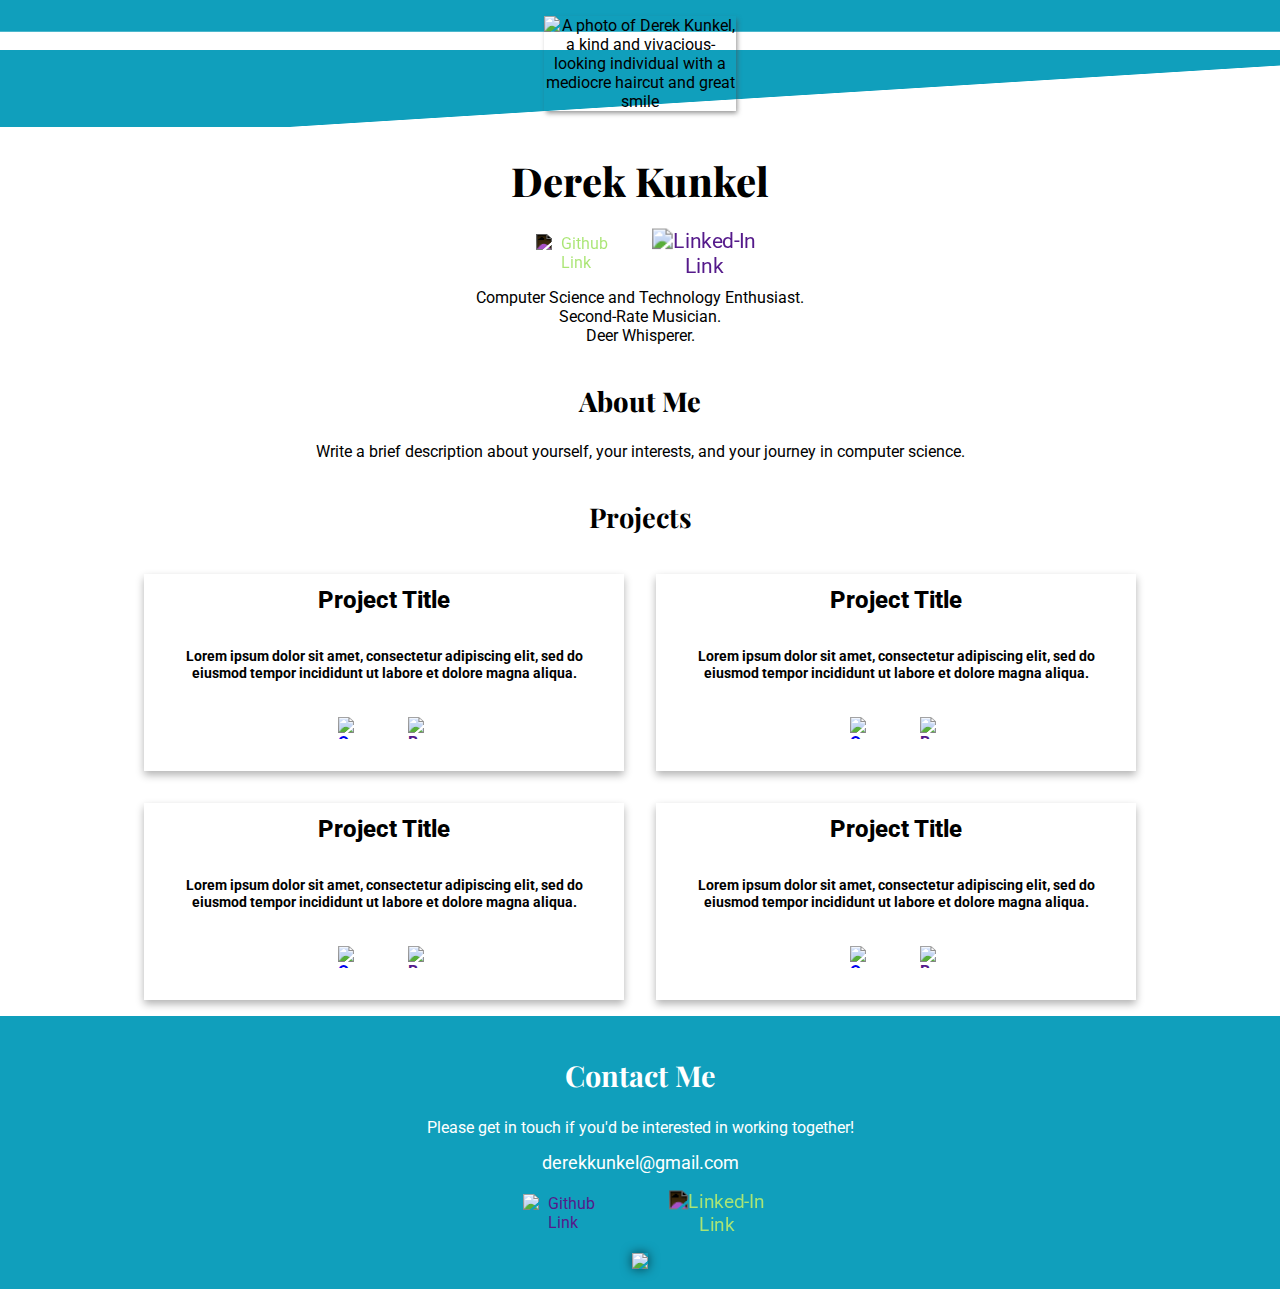
==== index.html @ e50cd9d0 "added responsive buttons for contact links and project cards, and fixed header graphic" ====
<!DOCTYPE html>
<html lang="en">

<head>
    <meta charset="UTF-8">
    <meta name="viewport" content="width=device-width, initial-scale=1.0">
    <title>Welcome to Derek Kunkel's Portfolio!</title>
    <link rel="stylesheet" href="styles.css">
</head>

<body>
    <header>
        <div class="header-container">
            <div class="headshot-background">
                <img id="head-shot-top" src="img/headshots/headshot.jpg" alt="A photo of Derek Kunkel, a kind and vivacious-looking individual with a mediocre haircut and great smile">
            </div>
            <h1>Derek Kunkel</h1>
            <div class="header-links">
                <a href=""><img id="header-github-icon" class="header-link-icons" src="img/icons/github-mark-white.svg" alt="Github Link"></a>
                <a href=""><img id="header-linked-in-icon" class="header-link-icons" src="img/icons/linkedin.svg" alt="Linked-In Link"></a>
            </div>
            <p>Computer Science and Technology Enthusiast.<br>
                Second-Rate Musician.<br>
                Deer Whisperer.
            </p>
        </div>
    </header>

    <section id="about-me">
        <div class="about-me-container">
            <h2>About Me</h2>
            <p>
                Write a brief description about yourself, your interests, and your journey in computer science.
            </p>
        </div>
    </section>

    <section class="projects">
        <h2 class="project-container-title">Projects</h2>
        <div class="project-card-container">
            <div class="project-card">
            <a href="project1.html">
                <div class="project-title">Project Title</div>
            </a>
                <p class="project-description">Lorem ipsum dolor sit amet, consectetur adipiscing elit, sed do eiusmod tempor incididunt ut labore et dolore magna aliqua.</p>
                <div class="project-card-icons">
                    <a href="project1.html" target="_blank" rel="noopener noreferrer"><img class="project-icon" src="img/icons/open-in-new.svg" alt="Open Project"></a>
                    <a href="" target="_blank" rel="noopener noreferrer"><img class="project-icon" src="img/icons/source-branch.svg" alt="Branch Project"></a>
                </div>
            </div>
            <div class="project-card">
                <a href="project2.html">
                    <div class="project-title">Project Title</div>
                </a>
                <p class="project-description">Lorem ipsum dolor sit amet, consectetur adipiscing elit, sed do eiusmod tempor incididunt ut labore et dolore magna aliqua.</p>
                <div class="project-card-icons">
                    <a href="project2.html" target="_blank" rel="noopener noreferrer"><img class="project-icon" src="img/icons/open-in-new.svg" alt="Open Project"></a>
                    <a href="" target="_blank" rel="noopener noreferrer"><img class="project-icon" src="img/icons/source-branch.svg" alt="Branch Project"></a>
                </div>
            </div>
            <div class="project-card">
                <a href="project3.html">
                    <div class="project-title">Project Title</div>
                </a>
                <p class="project-description">Lorem ipsum dolor sit amet, consectetur adipiscing elit, sed do eiusmod tempor incididunt ut labore et dolore magna aliqua.</p>
                <div class="project-card-icons">
                    <a href="project3.html" target="_blank" rel="noopener noreferrer"><img class="project-icon" src="img/icons/open-in-new.svg" alt="Open Project"></a>
                    <a href="" target="_blank" rel="noopener noreferrer"><img class="project-icon" src="img/icons/source-branch.svg" alt="Branch Project"></a>
                </div>
            </div>
            <div class="project-card">
                <a href="project4.html">
                    <div class="project-title">Project Title</div>
                </a>
                <p class="project-description">Lorem ipsum dolor sit amet, consectetur adipiscing elit, sed do eiusmod tempor incididunt ut labore et dolore magna aliqua.</p>
                <div class="project-card-icons">
                    <a href="project4.html" target="_blank" rel="noopener noreferrer"><img class="project-icon" src="img/icons/open-in-new.svg" alt="Open Project"></a>
                    <a href="" target="_blank" rel="noopener noreferrer"><img class="project-icon" src="img/icons/source-branch.svg" alt="Branch Project"></a>
                </div>
            </div>
        </div>
    </section>

    <section id="contact-me">
        <div class="contact-container">
            <h2>Contact Me</h2>
            <p>
                Please get in touch if you'd be interested in working together!
            </p>
            <a id="email" href="mailto:derekkunkel@gmail.com">derekkunkel@gmail.com</a>
            <div class="bottom-links">
                <a href=""><img id="contact-github-icon" class="contact-link-icons" src="img/icons/github-mark-white.svg" alt="Github Link"></a>
                <a href=""><img id="contact-linked-in-icon" class="contact-link-icons" src="img/icons/linkedin.svg" alt="Linked-In Link"></a>
            </div>
            <img id="headshot2" src="img/headshots/headshot2.jpg">
        </div>
    </section>
</body>

</html>
---- styles.css ----
@import url('https://fonts.googleapis.com/css?family=Roboto');
@import url('https://fonts.googleapis.com/css?family=Playfair+Display');

* {
    list-style-type: none;
    text-decoration: none;
    font-family: 'Roboto', 'Playfair Display', sans-serif;
}

body {
    display: flex;
    flex-direction: column;
    margin: 0;
}

header {
    display: flex;
    justify-content: center;
    text-align: center;
}

.header-container {
    display: flex;
    flex: 1;
    flex-direction: column;
}

.headshot-background {
    display: flex;
    justify-content: center;
    padding: 1em;
    
    background: 
    /*a triangle shape offset by 50px from the top taking 25% of the height*/
    /*fill the remaining (75% - 50px) with solid color*/
    linear-gradient(#109fbc,#109fbc) top/100% calc(25%),
    linear-gradient(to top left,transparent 50%,#109fbc 50.4%) 0 50px/120% 75%;
    background-repeat: no-repeat;
}

#head-shot-top {
    min-width: 12em;
    max-width: 15%;
    box-shadow: 0.1em 0.2em 0.3em rgba(77, 77, 77, 0.6);
}

.header-container h1 {
    font-family: 'Playfair Display';
    font-size: 2.5em;
    font-weight: 800;
}

.header-links {
    display: flex;
    justify-content: center;
    gap: 3em;
}

.header-link-icons {
    height: 40px;
    width: 40px;
    max-height: 80px;
    max-width: 80px;
}

#header-github-icon {
    filter: invert();
}

#header-github-icon:hover {
    filter: invert(50%) sepia(94%) saturate(415%) hue-rotate(142deg) brightness(86%) contrast(97%);
}

#header-linked-in-icon {
    transform: scale(1.3);
}

#header-linked-in-icon:hover {
    filter: invert(50%) sepia(94%) saturate(415%) hue-rotate(142deg) brightness(86%) contrast(97%);
}

.header-container p {
    font-size: 1em;
}

#about-me {
    display: flex;
    justify-content: center;
    text-align: center;
}

#about-me h2 {
    font-family: 'Playfair Display';
    font-size: 1.7em;
    font-weight: 800;
}

#about-me p {
    padding: 0 3em;
}

.projects {
    display: flex;
    flex-direction: column;
    text-align: center;
}

.project-container-title {
    font-size: 1.7em;
    font-family: 'Playfair Display';
    font-weight: bold;
}

.project-card-container {
    display: flex;
    flex-direction: column;
    padding: 1em;
    gap: 1em;
}

.project-card {
    display: flex;
    flex-direction: column;
    padding: 0em 2em;

    font-weight: bold;

    border: none;
    box-shadow: 0 4px 8px rgba(0, 0, 0, 0.3);
}

.project-title {
    font-size: 1.5em;
    font-weight: 800;
    text-decoration: none;
    color: black;
    padding-top: 0.5em;
}

.project-title:hover {
    color: #109fbc;
}


.project-description {
    font-size: 0.9em;
    padding: 20px 0;
}

.project-card-icons {
    /* display: flex;
    justify-content: center; */
    display: none;
    padding-bottom: 2em;
    gap: 3em;
}

.project-card-icons img{
    height: 1.4em;
    width: 1.4em;
}

.project-card-icons img:hover {
    transform: scale(1.2);
    transition-duration: 0.06s;
    filter: invert(50%) sepia(94%) saturate(415%) hue-rotate(142deg) brightness(86%) contrast(97%);
}


#contact-me {
    display: flex;
    flex-direction: column;
    justify-content: center;
    text-align: center;
    padding: 1em;

    color: white;
    background-color: #109fbc;
    display: flex;
    flex: 1;
}

.contact-container h2 {
    font-family: 'Playfair Display';
    font-size: 1.8em;
}

.contact-container p {
    font-size: 1em;
}

#email {
    color: white;
    font-size: 1.1em;
}

#email:hover {
    color: black;
    font-weight: bold;
}

.bottom-links {
    display: flex;
    justify-content: center;
    gap: 2em;
}

.contact-link-icons {
    height: 40px;
    width: 40px;
    max-height: 80px;
    max-width: 80px;
    padding: 1.3em;
}

#contact-github-icon:hover {
    transition-duration: 0.06s;
    filter: invert();
}

#contact-linked-in-icon {
    transform: scale(1.20);
    transition-duration: 0.06s;
    filter: invert();
}

#contact-linked-in-icon:hover {
    transition-duration: 0.06s;
    filter: none;
}

#headshot2 {
    max-width: 12em;
    box-shadow: 0.1em 0.2em 0.3em rgba(77, 77, 77, 0.6);
}


@media screen and (min-width: 600px) {
    
    #projects {
        justify-items: center;
    }

    .project-card-icons {
        display: none;
    }

    .project-card-icons img {
        display: flex;
        justify-content: center;
    }

    #about-me {
        grid-template-columns: 1fr;
        justify-items: center;
    }

    #headshot2 {
        max-width: 15em;
        box-shadow: 0em 0em 0.65em rgba(0, 0, 0, 0.6);
    }
}


@media screen and (min-width: 800px) {

    #projects {
        display: grid;
        grid-template-columns: repeat(2, 1fr);
        grid-template-rows: repeat(2, 1fr);
        justify-items: center;
    }

    .project-card-icons {
        display: none;
    }

    .project-card-icons img {
        display: none;
    }

    #about-me {
        grid-template-columns: 1fr;
        justify-items: center;
    }
}

@media screen and (min-width: 1024px) {

    #header-github-icon:hover {
        transform: scale(1.15);
        transition-duration: 0.06s;
    }
    
    #header-linked-in-icon:hover {
        transform: scale(1.45);
        transition-duration: 0.06s;
    }


    #projects {
        grid-template-columns: repeat(2, 1fr);
        justify-items: center;
    }

    .project-card-container {
        display: grid;
        margin: 0 10%;
        grid-template-columns: repeat(2, 1fr);
        grid-template-rows: 1fr 1fr;
        gap: 2rem;
    }

    .project-card-icons {
        display: flex;
        justify-content: center;
    }

    .project-card-icons img {
        display: flex;
    }

    #about-me {
        display: flex;
        flex-direction: column;
        justify-items: center;
    }
}
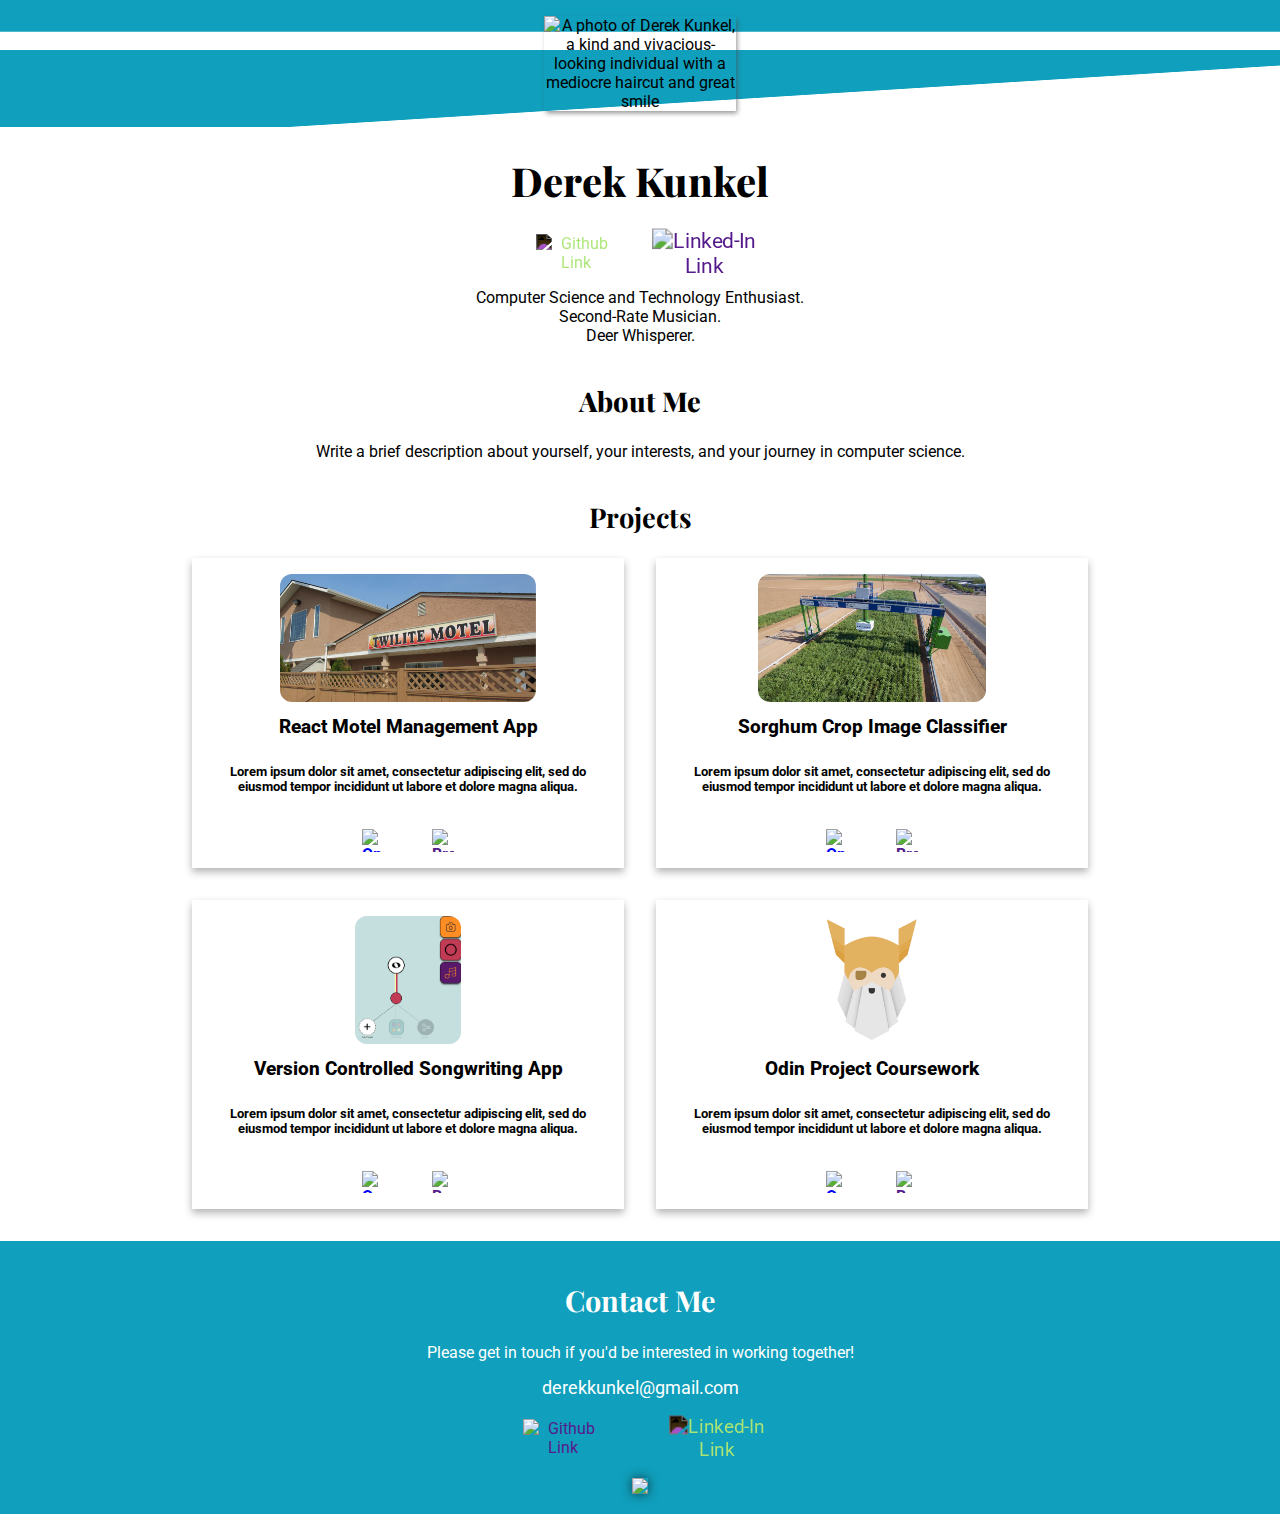
==== commit 2e94aea9: "added screenshots and titles to project cards" ====
--- a/index.html
+++ b/index.html
@@ -39,9 +39,10 @@
         <h2 class="project-container-title">Projects</h2>
         <div class="project-card-container">
             <div class="project-card">
-            <a href="project1.html">
-                <div class="project-title">Project Title</div>
-            </a>
+                <a id="react-motel-screenshot-container" href="project1.html">
+                    <img class="project-screenshot" src="img//project-screenshots/TwiliteMotel.jpg" alt="React Motel Management App">
+                    <div class="project-title">React Motel Management App</div>
+                </a>
                 <p class="project-description">Lorem ipsum dolor sit amet, consectetur adipiscing elit, sed do eiusmod tempor incididunt ut labore et dolore magna aliqua.</p>
                 <div class="project-card-icons">
                     <a href="project1.html" target="_blank" rel="noopener noreferrer"><img class="project-icon" src="img/icons/open-in-new.svg" alt="Open Project"></a>
@@ -49,8 +50,9 @@
                 </div>
             </div>
             <div class="project-card">
-                <a href="project2.html">
-                    <div class="project-title">Project Title</div>
+                <a id="deep-learning-screenshot-container" href="project2.html">
+                    <img class="project-screenshot" src="img//project-screenshots/TERRA-REF-Scanner.jpg" alt="Branch Project">
+                    <div class="project-title">Sorghum Crop Image Classifier</div>
                 </a>
                 <p class="project-description">Lorem ipsum dolor sit amet, consectetur adipiscing elit, sed do eiusmod tempor incididunt ut labore et dolore magna aliqua.</p>
                 <div class="project-card-icons">
@@ -59,8 +61,9 @@
                 </div>
             </div>
             <div class="project-card">
-                <a href="project3.html">
-                    <div class="project-title">Project Title</div>
+                <a id="songwriting-app-screenshot-container" href="project3.html">
+                    <img class="project-screenshot" src="img//project-screenshots/whole_node_3.png" alt="Branch Project">
+                    <div class="project-title">Version Controlled Songwriting App</div>
                 </a>
                 <p class="project-description">Lorem ipsum dolor sit amet, consectetur adipiscing elit, sed do eiusmod tempor incididunt ut labore et dolore magna aliqua.</p>
                 <div class="project-card-icons">
@@ -69,8 +72,9 @@
                 </div>
             </div>
             <div class="project-card">
-                <a href="project4.html">
-                    <div class="project-title">Project Title</div>
+                <a id="odin-project-screenshot-container" href="project4.html">
+                    <img class="project-screenshot" src="img//project-screenshots/the_odin_project_2.png" alt="Branch Project">
+                    <div class="project-title">Odin Project Coursework</div>
                 </a>
                 <p class="project-description">Lorem ipsum dolor sit amet, consectetur adipiscing elit, sed do eiusmod tempor incididunt ut labore et dolore magna aliqua.</p>
                 <div class="project-card-icons">
--- a/styles.css
+++ b/styles.css
@@ -31,8 +31,6 @@
     padding: 1em;
     
     background: 
-    /*a triangle shape offset by 50px from the top taking 25% of the height*/
-    /*fill the remaining (75% - 50px) with solid color*/
     linear-gradient(#109fbc,#109fbc) top/100% calc(25%),
     linear-gradient(to top left,transparent 50%,#109fbc 50.4%) 0 50px/120% 75%;
     background-repeat: no-repeat;
@@ -67,16 +65,12 @@
     filter: invert();
 }
 
-#header-github-icon:hover {
+#header-github-icon:hover, #header-linked-in-icon:hover {
     filter: invert(50%) sepia(94%) saturate(415%) hue-rotate(142deg) brightness(86%) contrast(97%);
 }
 
 #header-linked-in-icon {
     transform: scale(1.3);
-}
-
-#header-linked-in-icon:hover {
-    filter: invert(50%) sepia(94%) saturate(415%) hue-rotate(142deg) brightness(86%) contrast(97%);
 }
 
 .header-container p {
@@ -114,14 +108,15 @@
 .project-card-container {
     display: flex;
     flex-direction: column;
-    padding: 1em;
-    gap: 1em;
+    justify-content: center;
+    padding: 0em 4em 2em;
+    gap: 2em;
 }
 
 .project-card {
     display: flex;
     flex-direction: column;
-    padding: 0em 2em;
+    padding: 0em 2em 0em;
 
     font-weight: bold;
 
@@ -129,29 +124,51 @@
     box-shadow: 0 4px 8px rgba(0, 0, 0, 0.3);
 }
 
+.project-card a {
+    padding: 1em 0em 0em;
+}
+
+.project-screenshot {
+    width: 75%;
+    height: auto;
+    border-radius: 8px;
+}
+
 .project-title {
-    font-size: 1.5em;
+    font-size: 1.2rem;
     font-weight: 800;
     text-decoration: none;
     color: black;
     padding-top: 0.5em;
 }
 
-.project-title:hover {
-    color: #109fbc;
-}
-
+
+#react-motel-screenshot-container {
+    
+}
+
+#deep-learning-screenshot-container {
+
+}
+
+#songwriting-app-screenshot-container {
+
+}
+
+#odin-project-screenshot-container {
+    
+}
 
 .project-description {
-    font-size: 0.9em;
-    padding: 20px 0;
+    font-size: 0.8em;
+    padding: 1em 0em 0.5em;
 }
 
 .project-card-icons {
     /* display: flex;
     justify-content: center; */
     display: none;
-    padding-bottom: 2em;
+    padding-bottom: 1em;
     gap: 3em;
 }
 
@@ -225,8 +242,9 @@
 }
 
 #contact-linked-in-icon:hover {
+    transform: scale(1.4);
+    filter: none;
     transition-duration: 0.06s;
-    filter: none;
 }
 
 #headshot2 {
@@ -239,6 +257,12 @@
     
     #projects {
         justify-items: center;
+    }
+
+    .project-screenshot {
+        width: auto;
+        height: 8rem;
+        border-radius: 12px;
     }
 
     .project-card-icons {
@@ -285,6 +309,7 @@
     }
 }
 
+
 @media screen and (min-width: 1024px) {
 
     #header-github-icon:hover {
@@ -296,7 +321,6 @@
         transform: scale(1.45);
         transition-duration: 0.06s;
     }
-
 
     #projects {
         grid-template-columns: repeat(2, 1fr);
@@ -325,4 +349,15 @@
         flex-direction: column;
         justify-items: center;
     }
+
+    #contact-github-icon:hover {
+        transform: scale(1.20);
+        transition-duration: 0.06s;
+    }
+    
+    #contact-linked-in-icon:hover {
+        transform: scale(1.40);
+        transition-duration: 0.06s;
+    }
+
 }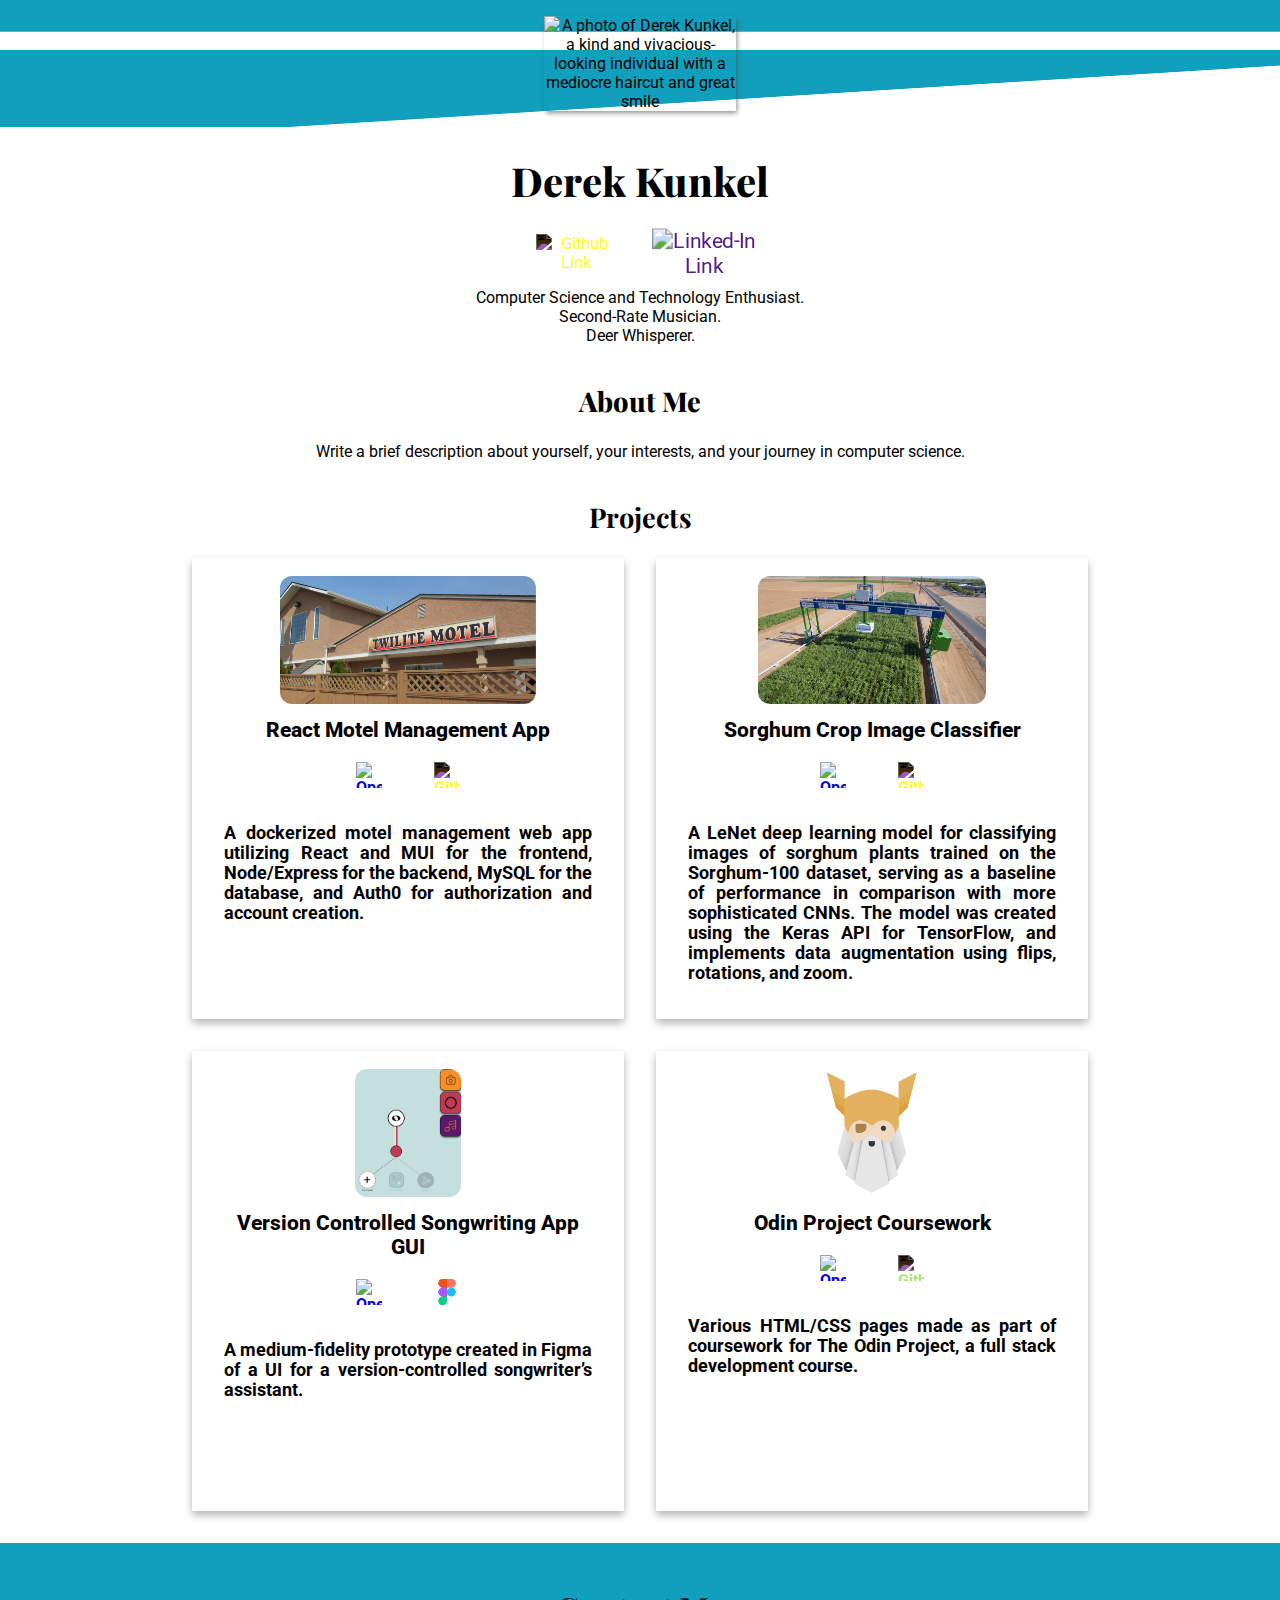
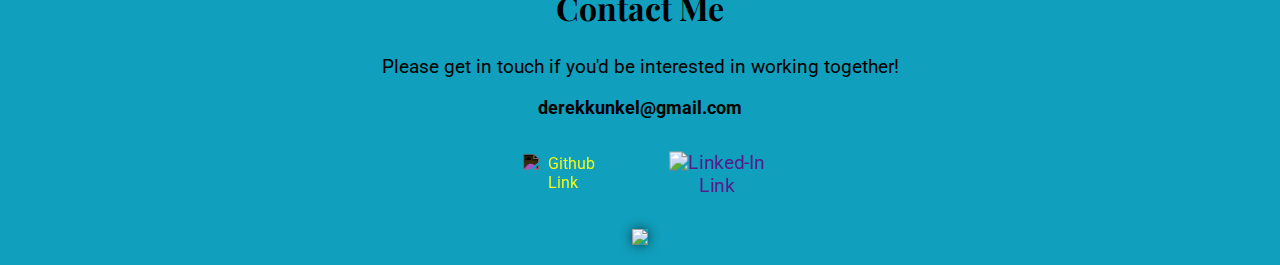
==== commit 504b3f12: "add descriptions to project cards" ====
--- a/index.html
+++ b/index.html
@@ -16,7 +16,7 @@
             </div>
             <h1>Derek Kunkel</h1>
             <div class="header-links">
-                <a href=""><img id="header-github-icon" class="header-link-icons" src="img/icons/github-mark-white.svg" alt="Github Link"></a>
+                <a href="https://github.com/derekkunkel"><img id="header-github-icon" class="header-link-icons" src="img/icons/github-mark-white.svg" alt="Github Link"></a>
                 <a href=""><img id="header-linked-in-icon" class="header-link-icons" src="img/icons/linkedin.svg" alt="Linked-In Link"></a>
             </div>
             <p>Computer Science and Technology Enthusiast.<br>
@@ -39,48 +39,49 @@
         <h2 class="project-container-title">Projects</h2>
         <div class="project-card-container">
             <div class="project-card">
-                <a id="react-motel-screenshot-container" href="project1.html">
+                <a href="react_motel_app/react-motel-app.html">
                     <img class="project-screenshot" src="img//project-screenshots/TwiliteMotel.jpg" alt="React Motel Management App">
                     <div class="project-title">React Motel Management App</div>
                 </a>
-                <p class="project-description">Lorem ipsum dolor sit amet, consectetur adipiscing elit, sed do eiusmod tempor incididunt ut labore et dolore magna aliqua.</p>
                 <div class="project-card-icons">
-                    <a href="project1.html" target="_blank" rel="noopener noreferrer"><img class="project-icon" src="img/icons/open-in-new.svg" alt="Open Project"></a>
-                    <a href="" target="_blank" rel="noopener noreferrer"><img class="project-icon" src="img/icons/source-branch.svg" alt="Branch Project"></a>
+                    <a href="react_motel_app/react-motel-app.html" target="_blank" rel="noopener noreferrer"><img class="project-icon" src="img/icons/open-in-new.svg" alt="Open Project"></a>
+                    <a href="https://github.com/derekkunkel/react-motel-mgmt-app" target="_blank" rel="noopener noreferrer"><img id="project-github-icon" class="project-icon" src="img/icons/github-mark-white.svg" alt="Github Link"></a>
                 </div>
+                <p class="project-description">A dockerized motel management web app utilizing React and MUI for the frontend, Node/Express for the backend, MySQL for the database, and Auth0 for authorization and account creation.</p>
             </div>
             <div class="project-card">
-                <a id="deep-learning-screenshot-container" href="project2.html">
-                    <img class="project-screenshot" src="img//project-screenshots/TERRA-REF-Scanner.jpg" alt="Branch Project">
+                <a href="sorghum_image_classifier/sorghum-image-classifier.html">
+                    <img class="project-screenshot" src="img//project-screenshots/TERRA-REF-Scanner.jpg" alt="Github Link">
                     <div class="project-title">Sorghum Crop Image Classifier</div>
                 </a>
-                <p class="project-description">Lorem ipsum dolor sit amet, consectetur adipiscing elit, sed do eiusmod tempor incididunt ut labore et dolore magna aliqua.</p>
                 <div class="project-card-icons">
                     <a href="project2.html" target="_blank" rel="noopener noreferrer"><img class="project-icon" src="img/icons/open-in-new.svg" alt="Open Project"></a>
-                    <a href="" target="_blank" rel="noopener noreferrer"><img class="project-icon" src="img/icons/source-branch.svg" alt="Branch Project"></a>
+                    <a href="https://github.com/derekkunkel/sorghum-image-classifier" target="_blank" rel="noopener noreferrer"><img id="project-github-icon" class="project-icon" src="img/icons/github-mark-white.svg" alt="Github Link"></a>
                 </div>
+                <p class="project-description">A LeNet deep learning model for classifying images of sorghum plants trained on the Sorghum-100 dataset, serving as a baseline of performance in comparison with more sophisticated CNNs. The model was created using the Keras API for TensorFlow, and implements data augmentation using flips, rotations, and zoom.</p>
             </div>
             <div class="project-card">
-                <a id="songwriting-app-screenshot-container" href="project3.html">
-                    <img class="project-screenshot" src="img//project-screenshots/whole_node_3.png" alt="Branch Project">
-                    <div class="project-title">Version Controlled Songwriting App</div>
+                <a href="whole_node/whole-node.html">
+                    <img class="project-screenshot" src="img//project-screenshots/whole_node_3.png" alt="Github Link">
+                    <div class="project-title">Version Controlled Songwriting App GUI</div>
                 </a>
-                <p class="project-description">Lorem ipsum dolor sit amet, consectetur adipiscing elit, sed do eiusmod tempor incididunt ut labore et dolore magna aliqua.</p>
                 <div class="project-card-icons">
                     <a href="project3.html" target="_blank" rel="noopener noreferrer"><img class="project-icon" src="img/icons/open-in-new.svg" alt="Open Project"></a>
-                    <a href="" target="_blank" rel="noopener noreferrer"><img class="project-icon" src="img/icons/source-branch.svg" alt="Branch Project"></a>
+                    <!-- <a href="" target="_blank" rel="noopener noreferrer"><img id="project-github-icon" class="project-icon" src="img/icons/github-mark-white.svg" alt="Github Link"></a> -->
+                    <a href="" target="_blank" rel="noopener noreferrer"><img id="project-figma-icon" src="img/icons/figma-small-icon.png" alt="Figma Link"></a>
                 </div>
+                <p class="project-description">A medium-fidelity prototype created in Figma of a UI for a version-controlled songwriter’s assistant.</p>
             </div>
             <div class="project-card">
-                <a id="odin-project-screenshot-container" href="project4.html">
-                    <img class="project-screenshot" src="img//project-screenshots/the_odin_project_2.png" alt="Branch Project">
+                <a href="odin_project/odin-project.html">
+                    <img class="project-screenshot" src="img//project-screenshots/the_odin_project_2.png" alt="Github Link">
                     <div class="project-title">Odin Project Coursework</div>
                 </a>
-                <p class="project-description">Lorem ipsum dolor sit amet, consectetur adipiscing elit, sed do eiusmod tempor incididunt ut labore et dolore magna aliqua.</p>
                 <div class="project-card-icons">
                     <a href="project4.html" target="_blank" rel="noopener noreferrer"><img class="project-icon" src="img/icons/open-in-new.svg" alt="Open Project"></a>
-                    <a href="" target="_blank" rel="noopener noreferrer"><img class="project-icon" src="img/icons/source-branch.svg" alt="Branch Project"></a>
+                    <a href="" target="_blank" rel="noopener noreferrer"><img id="project-github-icon" class="project-icon" src="img/icons/github-mark-white.svg" alt="Github Link"></a>
                 </div>
+                <p class="project-description">Various HTML/CSS pages made as part of coursework for The Odin Project, a full stack development course.</p>
             </div>
         </div>
     </section>
@@ -93,7 +94,7 @@
             </p>
             <a id="email" href="mailto:derekkunkel@gmail.com">derekkunkel@gmail.com</a>
             <div class="bottom-links">
-                <a href=""><img id="contact-github-icon" class="contact-link-icons" src="img/icons/github-mark-white.svg" alt="Github Link"></a>
+                <a href="https://github.com/derekkunkel"><img id="contact-github-icon" class="contact-link-icons" src="img/icons/github-mark-white.svg" alt="Github Link"></a>
                 <a href=""><img id="contact-linked-in-icon" class="contact-link-icons" src="img/icons/linkedin.svg" alt="Linked-In Link"></a>
             </div>
             <img id="headshot2" src="img/headshots/headshot2.jpg">
--- a/styles.css
+++ b/styles.css
@@ -17,6 +17,7 @@
     display: flex;
     justify-content: center;
     text-align: center;
+    /* background-color: #E16C8E; */
 }
 
 .header-container {
@@ -29,7 +30,6 @@
     display: flex;
     justify-content: center;
     padding: 1em;
-    
     background: 
     linear-gradient(#109fbc,#109fbc) top/100% calc(25%),
     linear-gradient(to top left,transparent 50%,#109fbc 50.4%) 0 50px/120% 75%;
@@ -78,7 +78,6 @@
 }
 
 #about-me {
-    display: flex;
     justify-content: center;
     text-align: center;
 }
@@ -97,6 +96,7 @@
     display: flex;
     flex-direction: column;
     text-align: center;
+    /* background-color: white; */
 }
 
 .project-container-title {
@@ -120,61 +120,47 @@
 
     font-weight: bold;
 
+    background-color: white;
     border: none;
     box-shadow: 0 4px 8px rgba(0, 0, 0, 0.3);
 }
 
 .project-card a {
     padding: 1em 0em 0em;
-}
+    border: 2px solid white;
+}
+
 
 .project-screenshot {
-    width: 75%;
-    height: auto;
-    border-radius: 8px;
+    width: auto;
+    height: 8rem;
+    border-radius: 12px;
 }
 
 .project-title {
-    font-size: 1.2rem;
+    font-size: 1.3rem;
     font-weight: 800;
     text-decoration: none;
     color: black;
     padding-top: 0.5em;
 }
 
-
-#react-motel-screenshot-container {
-    
-}
-
-#deep-learning-screenshot-container {
-
-}
-
-#songwriting-app-screenshot-container {
-
-}
-
-#odin-project-screenshot-container {
-    
-}
-
-.project-description {
-    font-size: 0.8em;
-    padding: 1em 0em 0.5em;
+.project-title:hover {
+    color: #109fbc;
 }
 
 .project-card-icons {
-    /* display: flex;
-    justify-content: center; */
-    display: none;
+    display: flex;
+    flex-direction: row;
+    justify-content: center;
     padding-bottom: 1em;
     gap: 3em;
 }
 
 .project-card-icons img{
-    height: 1.4em;
-    width: 1.4em;
+    display: flex;
+    height: 1.6em;
+    width: 1.6em;
 }
 
 .project-card-icons img:hover {
@@ -183,6 +169,28 @@
     filter: invert(50%) sepia(94%) saturate(415%) hue-rotate(142deg) brightness(86%) contrast(97%);
 }
 
+#project-github-icon {
+    filter: invert();
+}
+
+#project-github-icon:hover {
+    filter: invert(50%) sepia(94%) saturate(415%) hue-rotate(142deg) brightness(86%) contrast(97%);
+}
+
+#project-figma-icon {
+    scale: 1.3;
+}
+
+.project-figma-icon:hover {
+    scale: 1.6;
+    filter: none;
+}
+
+.project-description {
+    font-size: 1.1em;
+    /* font-weight: 400; */
+    text-align: justify;
+}
 
 #contact-me {
     display: flex;
@@ -191,7 +199,7 @@
     text-align: center;
     padding: 1em;
 
-    color: white;
+    color: black;
     background-color: #109fbc;
     display: flex;
     flex: 1;
@@ -199,20 +207,21 @@
 
 .contact-container h2 {
     font-family: 'Playfair Display';
-    font-size: 1.8em;
+    font-size: 2em;
 }
 
 .contact-container p {
-    font-size: 1em;
+    font-size: 1.2em;
 }
 
 #email {
+    color: black;
+    font-weight: bold;
+    font-size: 1.1em;
+}
+
+#email:hover {
     color: white;
-    font-size: 1.1em;
-}
-
-#email:hover {
-    color: black;
     font-weight: bold;
 }
 
@@ -230,20 +239,23 @@
     padding: 1.3em;
 }
 
-#contact-github-icon:hover {
+#contact-github-icon {
     transition-duration: 0.06s;
     filter: invert();
+}
+
+#contact-github-icon:hover {
+    filter: none;
 }
 
 #contact-linked-in-icon {
     transform: scale(1.20);
     transition-duration: 0.06s;
-    filter: invert();
 }
 
 #contact-linked-in-icon:hover {
     transform: scale(1.4);
-    filter: none;
+    filter: invert();
     transition-duration: 0.06s;
 }
 
@@ -253,30 +265,39 @@
 }
 
 
-@media screen and (min-width: 600px) {
+@media screen and (min-width: 200px) {
+
+    #about-me {
+        grid-template-columns: 1fr;
+        justify-items: center;
+    }
     
     #projects {
         justify-items: center;
     }
 
-    .project-screenshot {
-        width: auto;
-        height: 8rem;
-        border-radius: 12px;
-    }
-
     .project-card-icons {
         display: none;
     }
 
     .project-card-icons img {
-        display: flex;
+        display: none;
         justify-content: center;
     }
 
-    #about-me {
-        grid-template-columns: 1fr;
-        justify-items: center;
+    .project-description {
+        font-size: 1.0em;
+        /* font-weight: 400; */
+        text-align: justify;
+        padding-bottom: 1em;
+    }
+
+    .contact-container {
+
+    }
+
+    .bottom-links {
+        padding: 1em 0em;
     }
 
     #headshot2 {
@@ -323,6 +344,7 @@
     }
 
     #projects {
+        display: flex;
         grid-template-columns: repeat(2, 1fr);
         justify-items: center;
     }
@@ -344,6 +366,11 @@
         display: flex;
     }
 
+    .project-description {
+        font-size: 1.1em;
+        /* font-weight: 400; */
+    }
+
     #about-me {
         display: flex;
         flex-direction: column;
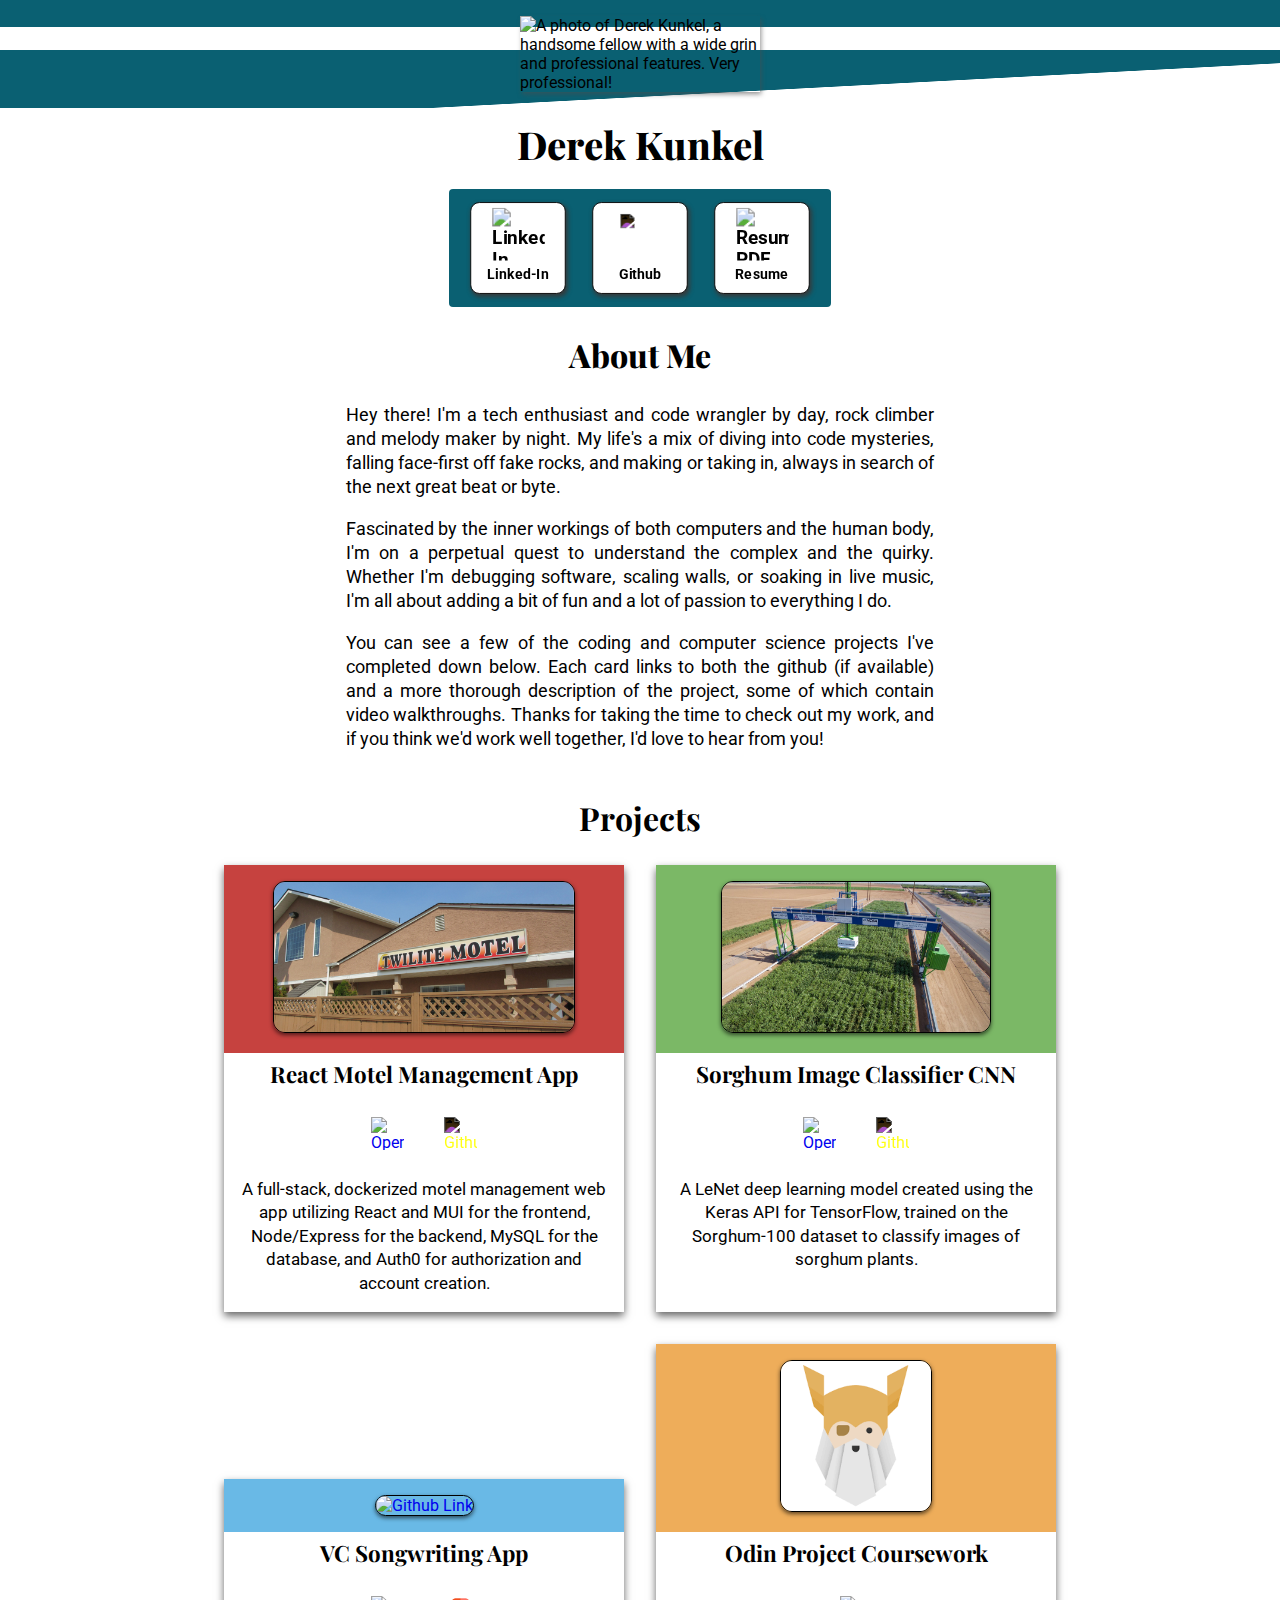
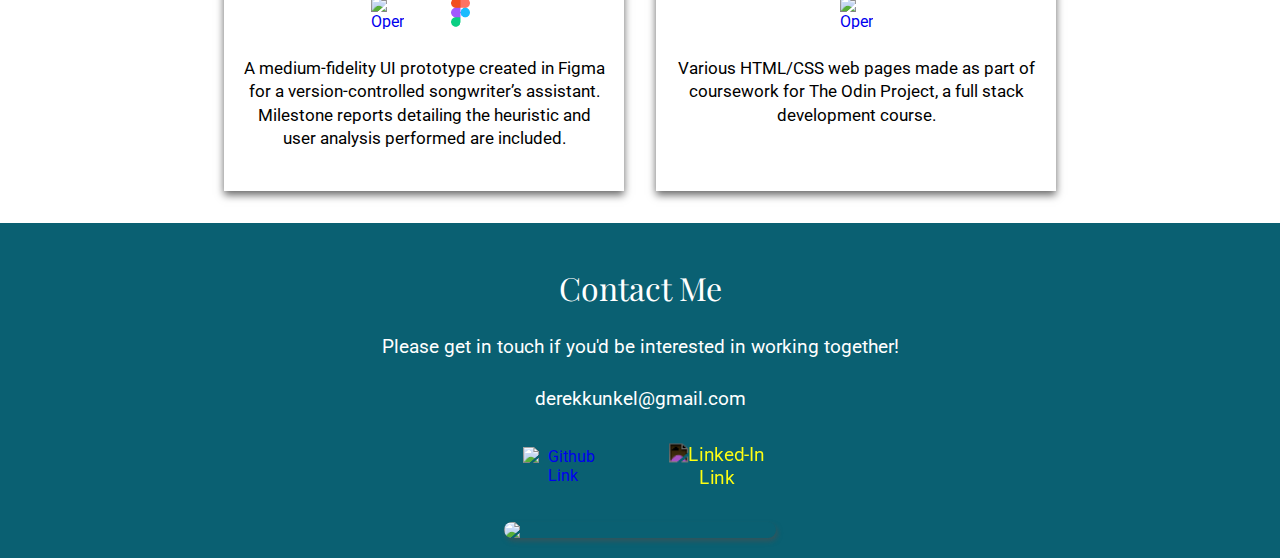
==== commit 5d72e3ae: "slight modifications to text descriptions of each of the projects" ====
--- a/index.html
+++ b/index.html
@@ -12,76 +12,78 @@
     <header>
         <div class="header-container">
             <div class="headshot-background">
-                <img id="head-shot-top" src="img/headshots/headshot.jpg" alt="A photo of Derek Kunkel, a kind and vivacious-looking individual with a mediocre haircut and great smile">
+                <img id="head-shot-top" src="img/headshots/headshot.jpg" alt="A photo of Derek Kunkel, a handsome fellow with a wide grin and professional features. Very professional!">
             </div>
             <h1>Derek Kunkel</h1>
             <div class="header-links">
-                <a href="https://github.com/derekkunkel"><img id="header-github-icon" class="header-link-icons" src="img/icons/github-mark-white.svg" alt="Github Link"></a>
-                <a href=""><img id="header-linked-in-icon" class="header-link-icons" src="img/icons/linkedin.svg" alt="Linked-In Link"></a>
+                <a href="https://www.linkedin.com/in/derek-kunkel"><img id="header-linked-in-icon" class="header-link-icons" src="img/icons/linkedin.svg" alt="Linked-In Link">Linked-In</a>
+                <a href="https://github.com/derekkunkel"><img id="header-github-icon" class="header-link-icons" src="img/icons/github-mark-white.svg" alt="Github Link">Github</a>
+                <a href="./Derek_Kunkel_Resume.pdf"><img id="header-resume-pdf-icon" class="header-link-icons" src="./img/icons/file-pdf-box.svg" alt="Resume PDF Link">Resume</a>
             </div>
-            <p>Computer Science and Technology Enthusiast.<br>
-                Second-Rate Musician.<br>
-                Deer Whisperer.
-            </p>
         </div>
     </header>
 
-    <section id="about-me">
+    <section class="about-me">
         <div class="about-me-container">
             <h2>About Me</h2>
             <p>
-                Write a brief description about yourself, your interests, and your journey in computer science.
+                Hey there! I'm a tech enthusiast and code wrangler by day, rock climber and melody maker by night. My life's a mix of diving into code mysteries, falling face-first off fake rocks, and making or taking in, always in search of the next great beat or byte.
             </p>
+            <p>
+                Fascinated by the inner workings of both computers and the human body, I'm on a perpetual quest to understand the complex and the quirky. Whether I'm debugging software, scaling walls, or soaking in live music, I'm all about adding a bit of fun and a lot of passion to everything I do.
+            </p>
+            <P>
+                You can see a few of the coding and computer science projects I've completed down below. Each card links to both the github (if available) and a more thorough description of the project, some of which contain video walkthroughs. Thanks for taking the time to check out my work, and if you think we'd work well together, I'd love to hear from you! 
+            </P>
         </div>
     </section>
 
     <section class="projects">
         <h2 class="project-container-title">Projects</h2>
         <div class="project-card-container">
-            <div class="project-card">
+            <div id="react-motel-app-card" class="project-card">
                 <a href="react_motel_app/react-motel-app.html">
                     <img class="project-screenshot" src="img//project-screenshots/TwiliteMotel.jpg" alt="React Motel Management App">
-                    <div class="project-title">React Motel Management App</div>
                 </a>
+                <div class="project-title">React Motel Management App</div>
                 <div class="project-card-icons">
-                    <a href="react_motel_app/react-motel-app.html" target="_blank" rel="noopener noreferrer"><img class="project-icon" src="img/icons/open-in-new.svg" alt="Open Project"></a>
+                    <a href="react_motel_app/react-motel-app.html" target="_blank" rel="noopener noreferrer"><img id="project-open-new-icon" class="project-icon" src="img/icons/open-in-new.svg" alt="Open Project"></a>
                     <a href="https://github.com/derekkunkel/react-motel-mgmt-app" target="_blank" rel="noopener noreferrer"><img id="project-github-icon" class="project-icon" src="img/icons/github-mark-white.svg" alt="Github Link"></a>
                 </div>
-                <p class="project-description">A dockerized motel management web app utilizing React and MUI for the frontend, Node/Express for the backend, MySQL for the database, and Auth0 for authorization and account creation.</p>
+                <p class="project-description">A full-stack, dockerized motel management web app utilizing React and MUI for the frontend, Node/Express for the backend, MySQL for the database, and Auth0 for authorization and account creation.</p>
             </div>
-            <div class="project-card">
+            <div id="sorghum-classifier-card" class="project-card">
                 <a href="sorghum_image_classifier/sorghum-image-classifier.html">
                     <img class="project-screenshot" src="img//project-screenshots/TERRA-REF-Scanner.jpg" alt="Github Link">
-                    <div class="project-title">Sorghum Crop Image Classifier</div>
                 </a>
+                <div class="project-title">Sorghum Image Classifier CNN</div>
                 <div class="project-card-icons">
-                    <a href="project2.html" target="_blank" rel="noopener noreferrer"><img class="project-icon" src="img/icons/open-in-new.svg" alt="Open Project"></a>
+                    <a href="./sorghum_image_classifier/sorghum-image-classifier.html" target="_blank" rel="noopener noreferrer"><img id="project-open-new-icon" class="project-icon" src="img/icons/open-in-new.svg" alt="Open Project"></a>
                     <a href="https://github.com/derekkunkel/sorghum-image-classifier" target="_blank" rel="noopener noreferrer"><img id="project-github-icon" class="project-icon" src="img/icons/github-mark-white.svg" alt="Github Link"></a>
                 </div>
-                <p class="project-description">A LeNet deep learning model for classifying images of sorghum plants trained on the Sorghum-100 dataset, serving as a baseline of performance in comparison with more sophisticated CNNs. The model was created using the Keras API for TensorFlow, and implements data augmentation using flips, rotations, and zoom.</p>
+                <p class="project-description">A LeNet deep learning model created using the Keras API for TensorFlow, trained on the Sorghum-100 dataset to classify images of sorghum plants.</p>
             </div>
-            <div class="project-card">
+            <div id="whole-node-card" class="project-card">
                 <a href="whole_node/whole-node.html">
-                    <img class="project-screenshot" src="img//project-screenshots/whole_node_3.png" alt="Github Link">
-                    <div class="project-title">Version Controlled Songwriting App GUI</div>
+                    <img class="project-screenshot" src="img//project-screenshots/whole_node_4.png" alt="Github Link">
                 </a>
+                <div class="project-title">VC Songwriting App</div>
                 <div class="project-card-icons">
-                    <a href="project3.html" target="_blank" rel="noopener noreferrer"><img class="project-icon" src="img/icons/open-in-new.svg" alt="Open Project"></a>
+                    <a href="./whole_node/whole-node.html" target="_blank" rel="noopener noreferrer"><img id="project-open-new-icon" class="project-icon" src="img/icons/open-in-new.svg" alt="Open Project"></a>
                     <!-- <a href="" target="_blank" rel="noopener noreferrer"><img id="project-github-icon" class="project-icon" src="img/icons/github-mark-white.svg" alt="Github Link"></a> -->
-                    <a href="" target="_blank" rel="noopener noreferrer"><img id="project-figma-icon" src="img/icons/figma-small-icon.png" alt="Figma Link"></a>
+                    <a href="https://www.figma.com/file/7FxOkLBVkF0C1bJ53imxw9/Whole-Node?type=design&node-id=109%3A1592&mode=design&t=MBn5X7TNXwISpOAJ-1" target="_blank" rel="noopener noreferrer"><img id="project-figma-icon" src="img/icons/figma-small-icon.png" alt="Figma Link"></a>
                 </div>
-                <p class="project-description">A medium-fidelity prototype created in Figma of a UI for a version-controlled songwriter’s assistant.</p>
+                <p class="project-description">A medium-fidelity UI prototype created in Figma for a version-controlled songwriter’s assistant. Milestone reports detailing the heuristic and user analysis performed are included.</p>
             </div>
-            <div class="project-card">
+            <div id="odin-project-card" class="project-card">
                 <a href="odin_project/odin-project.html">
                     <img class="project-screenshot" src="img//project-screenshots/the_odin_project_2.png" alt="Github Link">
-                    <div class="project-title">Odin Project Coursework</div>
                 </a>
+                <div class="project-title">Odin Project Coursework</div>
                 <div class="project-card-icons">
-                    <a href="project4.html" target="_blank" rel="noopener noreferrer"><img class="project-icon" src="img/icons/open-in-new.svg" alt="Open Project"></a>
-                    <a href="" target="_blank" rel="noopener noreferrer"><img id="project-github-icon" class="project-icon" src="img/icons/github-mark-white.svg" alt="Github Link"></a>
+                    <a href="./odin_project/odin-project.html" target="_blank" rel="noopener noreferrer"><img id="project-open-new-icon" class="project-icon" src="img/icons/open-in-new.svg" alt="Open Project"></a>
                 </div>
-                <p class="project-description">Various HTML/CSS pages made as part of coursework for The Odin Project, a full stack development course.</p>
+                <p class="project-description">Various HTML/CSS web pages made as part of coursework for The Odin Project, a full stack development course.</p>
             </div>
         </div>
     </section>
@@ -95,9 +97,9 @@
             <a id="email" href="mailto:derekkunkel@gmail.com">derekkunkel@gmail.com</a>
             <div class="bottom-links">
                 <a href="https://github.com/derekkunkel"><img id="contact-github-icon" class="contact-link-icons" src="img/icons/github-mark-white.svg" alt="Github Link"></a>
-                <a href=""><img id="contact-linked-in-icon" class="contact-link-icons" src="img/icons/linkedin.svg" alt="Linked-In Link"></a>
+                <a href="https://www.linkedin.com/in/derek-kunkel"><img id="contact-linked-in-icon" class="contact-link-icons" src="img/icons/linkedin.svg" alt="Linked-In Link"></a>
             </div>
-            <img id="headshot2" src="img/headshots/headshot2.jpg">
+            <img id="head-shot-bottom" src="img/headshots/headshot2.jpg">
         </div>
     </section>
 </body>
--- a/styles.css
+++ b/styles.css
@@ -7,23 +7,25 @@
     font-family: 'Roboto', 'Playfair Display', sans-serif;
 }
 
+/* *, ::before, ::after {
+    outline:1px solid red;
+  } */
+
 body {
     display: flex;
     flex-direction: column;
     margin: 0;
+    /* background-color: #74a892; */
 }
 
 header {
     display: flex;
-    justify-content: center;
-    text-align: center;
-    /* background-color: #E16C8E; */
 }
 
 .header-container {
     display: flex;
+    flex-direction: column;
     flex: 1;
-    flex-direction: column;
 }
 
 .headshot-background {
@@ -31,72 +33,107 @@
     justify-content: center;
     padding: 1em;
     background: 
-    linear-gradient(#109fbc,#109fbc) top/100% calc(25%),
-    linear-gradient(to top left,transparent 50%,#109fbc 50.4%) 0 50px/120% 75%;
+    linear-gradient(#0A6072,#0A6072) top/100% calc(25%),
+    linear-gradient(to top left,transparent 50%,#0A6072 50.4%) 0 50px/120% 75%;
     background-repeat: no-repeat;
 }
 
 #head-shot-top {
-    min-width: 12em;
-    max-width: 15%;
+    max-width: 70%;
     box-shadow: 0.1em 0.2em 0.3em rgba(77, 77, 77, 0.6);
+    /* border-radius: 8px; */
 }
 
 .header-container h1 {
+    margin: 0.25em 0 0.5em;
+    display: flex;
+    justify-content: center;
     font-family: 'Playfair Display';
-    font-size: 2.5em;
+    font-size: 2.4em;
     font-weight: 800;
 }
 
 .header-links {
     display: flex;
     justify-content: center;
-    gap: 3em;
+    gap: 1em;
+    background-color: #0A6072;
+    /* border: solid black 2px; */
+    /* box-shadow: 0.1em 0.2em 0.3em rgba(77, 77, 77, 0.6); */
+    border-radius: 4px;
+    padding: 0.5em 0;
+}
+
+.header-links a {
+    display: flex;
+    flex-direction: column;
+    align-items: center;
+    
+    width: 5em;
+    padding: 0.75em;
+    gap: 0.75em;
+    border: solid black 1px;
+    border-radius: 10px;
+    box-shadow: 0.1em 0.2em 0.3em rgba(56, 56, 56, 0.913);
+
+    font-weight: bold;
+    color: black;
+    background-color: white;
+    transform: scale(0.9);
+}
+
+.header-links a:hover {
+    background-color: #FF9A39;
+    transition: 0.08s, 0.08s;
 }
 
 .header-link-icons {
-    height: 40px;
-    width: 40px;
+    height: 45px;
+    width: 45px;
     max-height: 80px;
     max-width: 80px;
 }
 
+#header-linked-in-icon {
+    transform: scale(1.3);
+}
+
 #header-github-icon {
     filter: invert();
 }
 
-#header-github-icon:hover, #header-linked-in-icon:hover {
-    filter: invert(50%) sepia(94%) saturate(415%) hue-rotate(142deg) brightness(86%) contrast(97%);
-}
-
-#header-linked-in-icon {
+#header-resume-pdf-icon {
     transform: scale(1.3);
 }
 
-.header-container p {
+.about-me {
+    justify-content: center;
+    text-align: center;
+    margin-left: auto;
+    margin-right: auto;
+}
+
+.about-me-container h2 {
+    font-family: 'Playfair Display';
+    font-size: 2em;
+    font-weight: 800;
+}
+
+.about-me-container p {
+    text-align: justify;
     font-size: 1em;
-}
-
-#about-me {
-    justify-content: center;
+    line-height: 1.3em;
+}
+
+.projects {
+    display: flex;
+    flex-direction: column;
+    margin-left: auto;
+    margin-right: auto;
     text-align: center;
-}
-
-#about-me h2 {
-    font-family: 'Playfair Display';
-    font-size: 1.7em;
-    font-weight: 800;
-}
-
-#about-me p {
-    padding: 0 3em;
-}
-
-.projects {
-    display: flex;
-    flex-direction: column;
-    text-align: center;
-    /* background-color: white; */
+    background-color: white;
+    max-width: 80%;
+    padding-bottom: 2em;
 }
 
 .project-container-title {
@@ -107,89 +144,108 @@
 
 .project-card-container {
     display: flex;
-    flex-direction: column;
-    justify-content: center;
-    padding: 0em 4em 2em;
+    justify-content: center;
+    align-items: end;
+    flex-direction: column;
+    justify-content: center;
     gap: 2em;
 }
 
 .project-card {
     display: flex;
     flex-direction: column;
-    padding: 0em 2em 0em;
-
+    box-shadow: 0px 4px 8px rgba(0, 0, 0, 0.6);
+    max-width: 25em;
+}
+
+#react-motel-app-card{
+    background-color: #c6423f;
+}
+
+#sorghum-classifier-card{
+    background-color: #7bb866;
+}
+
+#whole-node-card{
+    background-color: #69b9e6;
+}
+
+#odin-project-card{
+    background-color: #eead5a;
+}
+
+.project-card a {
+    padding: 1em 0em;
+}
+
+.project-screenshot {
+    height: 150px;
+    width: auto;
+    border: black solid 1px;
+    border-radius: 12px;
+    box-shadow: 0px 2px 4px rgba(0, 0, 0, 0.6);
+
+}
+
+.project-title {
+    font-style: 'Playfair Display';
+    font-size: 1.3rem;
+    font-weight: 400;
     font-weight: bold;
-
-    background-color: white;
-    border: none;
-    box-shadow: 0 4px 8px rgba(0, 0, 0, 0.3);
-}
-
-.project-card a {
-    padding: 1em 0em 0em;
-    border: 2px solid white;
-}
-
-
-.project-screenshot {
-    width: auto;
-    height: 8rem;
-    border-radius: 12px;
-}
-
-.project-title {
-    font-size: 1.3rem;
-    font-weight: 800;
     text-decoration: none;
     color: black;
+    background-color: white;
     padding-top: 0.5em;
 }
 
-.project-title:hover {
-    color: #109fbc;
-}
-
 .project-card-icons {
     display: flex;
     flex-direction: row;
     justify-content: center;
-    padding-bottom: 1em;
-    gap: 3em;
+    margin: 0;
+    gap: 1em;
+    background-color: white;
 }
 
 .project-card-icons img{
     display: flex;
-    height: 1.6em;
-    width: 1.6em;
-}
-
-.project-card-icons img:hover {
-    transform: scale(1.2);
-    transition-duration: 0.06s;
-    filter: invert(50%) sepia(94%) saturate(415%) hue-rotate(142deg) brightness(86%) contrast(97%);
+    height: 33px;
+    width: 33px;
+    padding: 0.75em;
+}
+
+#project-figma-icon {
+    transform: scale(1.1);
+}
+
+#project-github-icon:hover {
+    filter: brightness(0%) saturate(0%) invert(72%) sepia(30%) saturate(2515%) hue-rotate(332deg) brightness(102%) contrast(102%);
+    transition: 0.1s, 0.1s;
 }
 
 #project-github-icon {
     filter: invert();
 }
 
-#project-github-icon:hover {
-    filter: invert(50%) sepia(94%) saturate(415%) hue-rotate(142deg) brightness(86%) contrast(97%);
-}
-
-#project-figma-icon {
-    scale: 1.3;
-}
-
-.project-figma-icon:hover {
-    scale: 1.6;
-    filter: none;
+#project-open-new-icon:hover {
+    filter: brightness(0%) saturate(0%) invert(72%) sepia(30%) saturate(2515%) hue-rotate(332deg) brightness(102%) contrast(102%);
+    transition: 0.1s, 0.1s;
+}
+
+#project-figma-icon:hover {
+    filter: brightness(0%) saturate(0%) invert(72%) sepia(30%) saturate(2515%) hue-rotate(332deg) brightness(102%) contrast(102%);
+    transition: 0.1s, 0.1s;
 }
 
 .project-description {
-    font-size: 1.1em;
-    /* font-weight: 400; */
-    text-align: justify;
+    margin-bottom: 0;
+    padding-bottom: 0em;
+    color: black;
+    background-color: white;
+    font-size: 1.2em;
+    text-align: center;
+    line-height: 1.4em;
+    min-height: 8em;
 }
 
 #contact-me {
@@ -199,8 +255,8 @@
     text-align: center;
     padding: 1em;
 
-    color: black;
-    background-color: #109fbc;
+    color: white;
+    background-color: #0A6072;
     display: flex;
     flex: 1;
 }
@@ -208,24 +264,27 @@
 .contact-container h2 {
     font-family: 'Playfair Display';
     font-size: 2em;
+    font-weight: 400;
+    color: white;
 }
 
 .contact-container p {
+    color: white;
     font-size: 1.2em;
+    margin-bottom: 1.5em;
 }
 
 #email {
-    color: black;
-    font-weight: bold;
-    font-size: 1.1em;
+    color: white;
+    font-size: 1.2em;
 }
 
 #email:hover {
-    color: white;
-    font-weight: bold;
+    color: #FF9A39;
 }
 
 .bottom-links {
+    margin-top: 0em;
     display: flex;
     justify-content: center;
     gap: 2em;
@@ -239,152 +298,171 @@
     padding: 1.3em;
 }
 
-#contact-github-icon {
-    transition-duration: 0.06s;
-    filter: invert();
-}
-
-#contact-github-icon:hover {
-    filter: none;
-}
-
 #contact-linked-in-icon {
     transform: scale(1.20);
-    transition-duration: 0.06s;
-}
-
-#contact-linked-in-icon:hover {
-    transform: scale(1.4);
     filter: invert();
-    transition-duration: 0.06s;
-}
-
-#headshot2 {
+}
+
+#head-shot-bottom {
     max-width: 12em;
+    border-radius: 8px;
     box-shadow: 0.1em 0.2em 0.3em rgba(77, 77, 77, 0.6);
 }
 
 
 @media screen and (min-width: 200px) {
 
-    #about-me {
-        grid-template-columns: 1fr;
-        justify-items: center;
-    }
-    
-    #projects {
-        justify-items: center;
-    }
-
-    .project-card-icons {
-        display: none;
-    }
-
-    .project-card-icons img {
-        display: none;
-        justify-content: center;
+    .about-me-container p {
+        text-align: justify;
+        font-size: 1.05em;
+        line-height: 1.3em;
+        padding: 0 2em;
+    }
+
+    #head-shot-top {
+        min-width: 14em;
+        max-width: 15em;
+    }
+
+    .project-title {
+        font-size: 1.4em;
+        padding: 0.25em 1em 0;
+        font-family: 'Playfair Display';
+    }
+
+    .header-links {
+        margin: 0;
+    }
+
+    .project-screenshot {
+        max-width: 90%;
+        height: 150px;
     }
 
     .project-description {
-        font-size: 1.0em;
-        /* font-weight: 400; */
-        text-align: justify;
-        padding-bottom: 1em;
-    }
-
-    .contact-container {
-
+        margin: 0;
+        padding: 0em 1em 0.25em;
+        color: black;
+        font-size: 1.05em;
+        padding: 0 1em 1em;
+        font-weight: 400;
+        line-height: 1.4em;
+    }
+
+    #email:hover {
+        transition: 0.1s, 0.1s;
+    }
+
+    #contact-github-icon:hover {
+        filter: invert(22%) sepia(13%) saturate(6087%) hue-rotate(332deg) brightness(101%) contrast(98%);
+        transition: 0.1s, 0.1s;
+    }
+
+    #contact-linked-in-icon {
+        transform: invert, scale(1.30);
+    }
+
+    #contact-linked-in-icon:hover {
+        filter: invert(78%) sepia(13%) saturate(6087%) hue-rotate(332deg) brightness(101%) contrast(98%);
+        transition: 0.1s, 0.31;
     }
 
     .bottom-links {
         padding: 1em 0em;
     }
 
-    #headshot2 {
-        max-width: 15em;
-        box-shadow: 0em 0em 0.65em rgba(0, 0, 0, 0.6);
+    #head-shot-bottom {
+        min-width: 17em;
+        box-shadow: 0.1em 0.2em 0.3em rgba(77, 77, 77, 0.6);
     }
 }
 
 
 @media screen and (min-width: 800px) {
 
-    #projects {
+    .about-me-container p {
+        margin-left: auto;
+        margin-right: auto;
+
+        text-align: left;
+        font-size: 1.05em;
+        line-height: 1.3em;
+        padding: 0;
+        max-width: 32em;
+    }
+
+    .header-links {
+        margin: auto;
+        padding: 0.5em 1em;
+        border-radius: 4px;
+    }
+    
+    .project-card-container {
+        margin-left: auto;
+        margin-right: auto;
         display: grid;
         grid-template-columns: repeat(2, 1fr);
         grid-template-rows: repeat(2, 1fr);
         justify-items: center;
-    }
-
-    .project-card-icons {
-        display: none;
-    }
-
-    .project-card-icons img {
-        display: none;
-    }
-
-    #about-me {
-        grid-template-columns: 1fr;
+        max-width: 60em;
+    }
+
+    .project-description {
+        min-height: 10em;
+    }
+}
+
+
+
+@media screen and (min-width: 1024px) {
+
+    .about-me {
+        display: flex;
+        flex-direction: column;
         justify-items: center;
     }
-}
-
-
-@media screen and (min-width: 1024px) {
-
-    #header-github-icon:hover {
-        transform: scale(1.15);
-        transition-duration: 0.06s;
-    }
-    
-    #header-linked-in-icon:hover {
-        transform: scale(1.45);
-        transition-duration: 0.06s;
-    }
-
-    #projects {
+
+    .about-me-container p {
+        text-align: justify;
+        font-size: 1.15em;
+        padding: 0 0em;
+        margin-left: auto;
+        margin-right: auto;
+    }
+
+    .projects {
         display: flex;
         grid-template-columns: repeat(2, 1fr);
         justify-items: center;
     }
 
+    .project-container-title{
+        font-size: 2em;
+    }
+
     .project-card-container {
         display: grid;
-        margin: 0 10%;
         grid-template-columns: repeat(2, 1fr);
         grid-template-rows: 1fr 1fr;
-        gap: 2rem;
+        min-width: none;
+        gap: 2em;
+    }
+
+    .project-title {
+        font-size: 1.4em;
+        font-weight: bold;
+        text-align: center;
     }
 
     .project-card-icons {
         display: flex;
         justify-content: center;
-    }
-
-    .project-card-icons img {
-        display: flex;
+        padding: 0;
     }
 
     .project-description {
-        font-size: 1.1em;
-        /* font-weight: 400; */
-    }
-
-    #about-me {
-        display: flex;
-        flex-direction: column;
-        justify-items: center;
-    }
-
-    #contact-github-icon:hover {
-        transform: scale(1.20);
-        transition-duration: 0.06s;
-    }
-    
-    #contact-linked-in-icon:hover {
-        transform: scale(1.40);
-        transition-duration: 0.06s;
-    }
-
+        /* font-size: 1.065em; */
+        text-align: center;
+        min-height: 7em;
+    }
 }